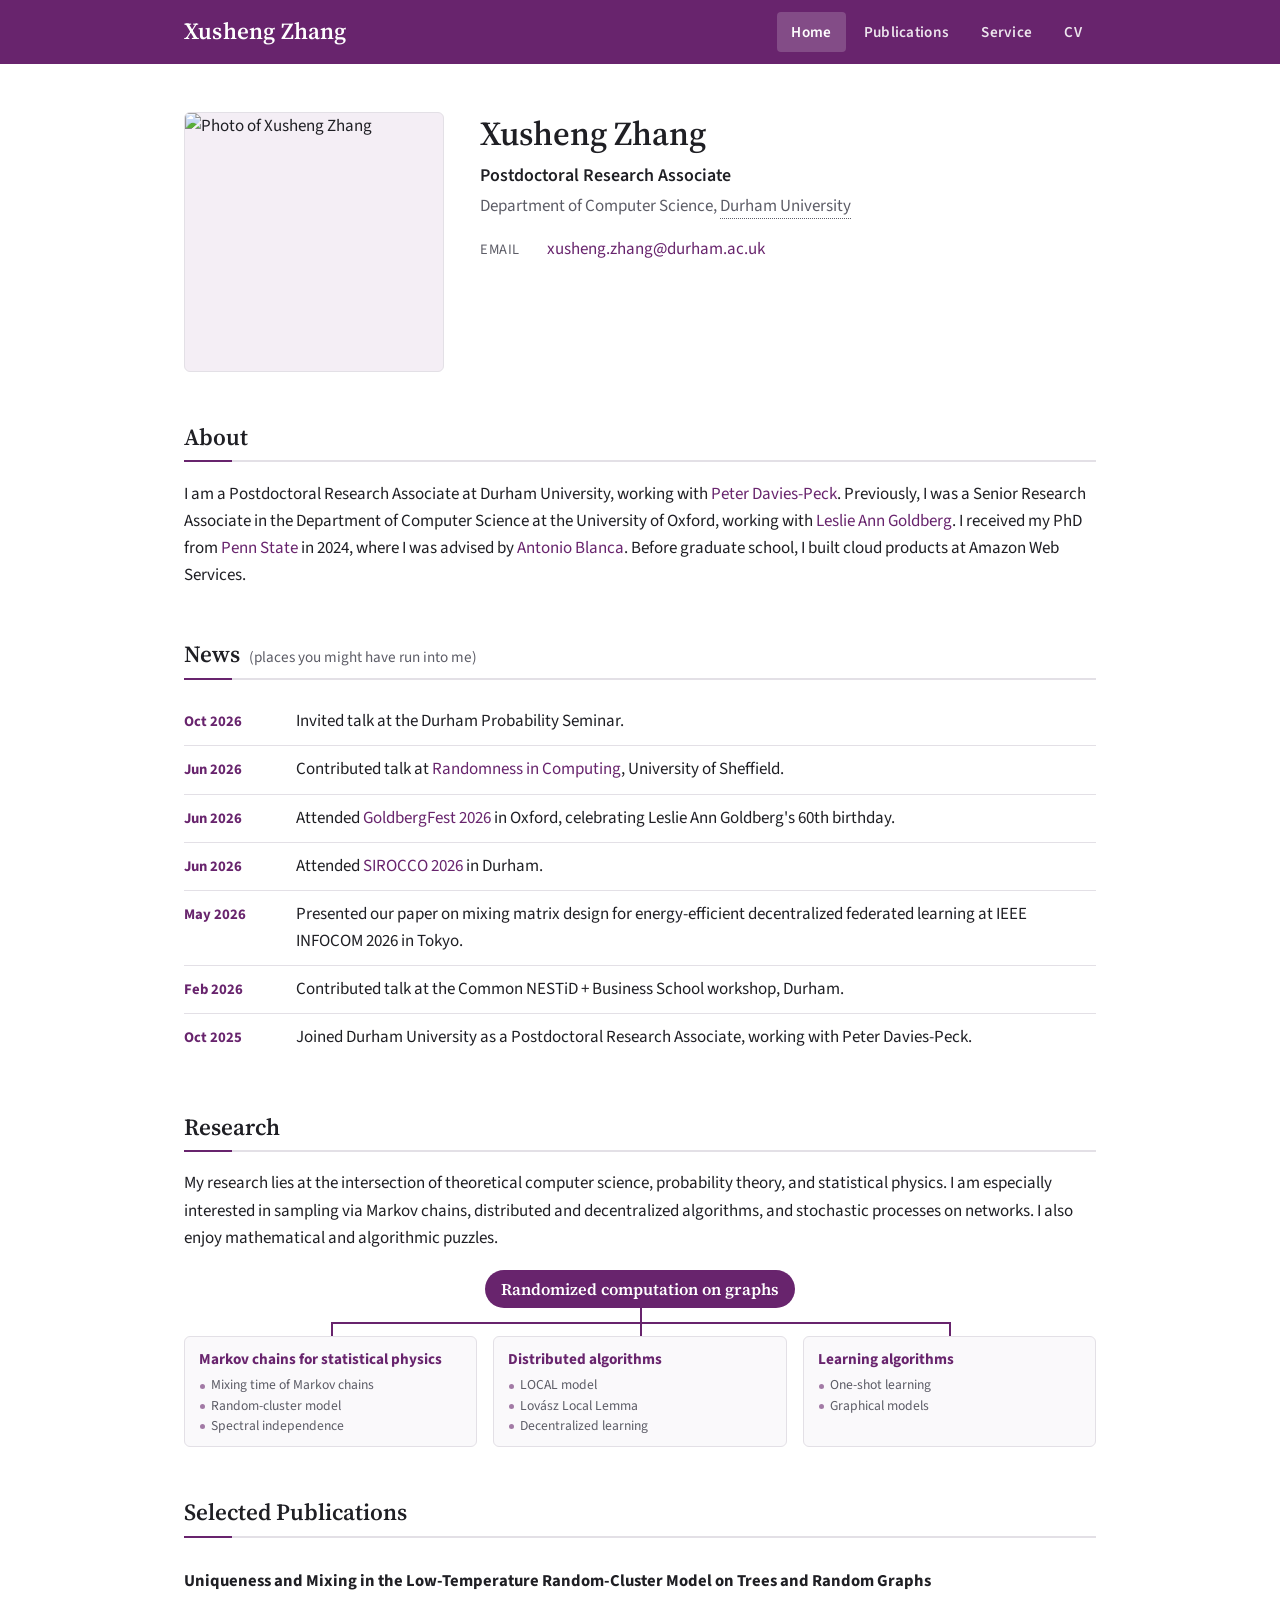
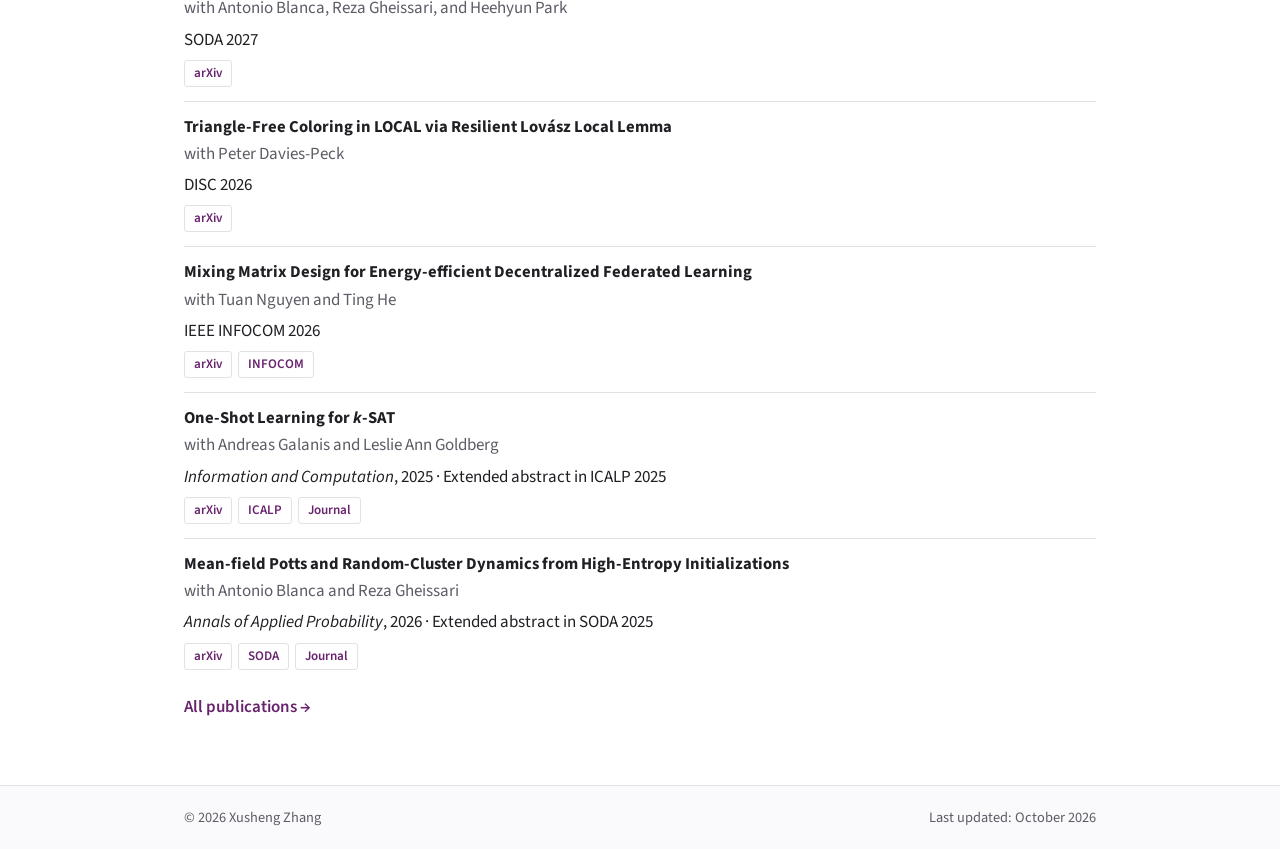
==== index.html @ 8944c676 "Add files to github" ====
<!doctype html>
<html lang="en">
<head>
  <meta charset="utf-8">
  <meta name="viewport" content="width=device-width, initial-scale=1">
  <title>Xusheng Zhang</title>
  <meta name="description" content="Xusheng Zhang — Postdoctoral Research Associate in theoretical computer science at Durham University.">
  <link rel="icon" href="images/favicon.svg" type="image/svg+xml">
  <link rel="preconnect" href="https://fonts.googleapis.com">
  <link rel="preconnect" href="https://fonts.gstatic.com" crossorigin>
  <link href="https://fonts.googleapis.com/css2?family=Source+Sans+3:wght@400;600;700&family=Source+Serif+4:opsz,wght@8..60,400;8..60,600&display=swap" rel="stylesheet">
  <link rel="stylesheet" href="style.css">
</head>
<body>
<a class="skip-link" href="#main">Skip to main content</a>

<header class="site-header">
  <div class="wrap">
    <a class="site-title" href="index.html">Xusheng Zhang</a>
    <nav class="site-nav" aria-label="Main">
      <ul>
        <li><a href="index.html" aria-current="page">Home</a></li>
        <li><a href="publications.html">Publications</a></li>
        <li><a href="service.html">Service</a></li>
        <li><a href="cv.html">CV</a></li>
      </ul>
    </nav>
  </div>
</header>

<main id="main">
  <div class="wrap">

    <!-- ===================== Profile ===================== -->
    <section class="profile">
      <!-- Put your photo at images/profile.jpg (square, ~520×520px). The placeholder shows until then. -->
      <img class="profile-photo" src="images/profile.jpg" alt="Photo of Xusheng Zhang"
           onerror="this.onerror=null;this.src='images/profile-placeholder.svg';">
      <div>
        <h1>Xusheng Zhang</h1>
        <p class="role">Postdoctoral Research Associate</p>
        <p class="affil">Department of Computer Science, <a href="https://www.durham.ac.uk/">Durham University</a></p>

        <ul class="contact">
          <!-- Email is obfuscated: the full address never appears in the HTML.
               A small script assembles it in the browser; without JavaScript
               visitors see the "[at]/[dot]" form. -->
          <li><span class="label">Email</span>
            <span class="email" data-u="gnahz.gnehsux" data-d="ku.ca.mahrud">xusheng.zhang [at] durham [dot] ac [dot] uk</span>
          </li>
        </ul>
      </div>
    </section>

    <!-- ===================== Bio ===================== -->
    <section class="bio" aria-labelledby="about">
      <h2 id="about">About</h2>
      <p>
        I am a Postdoctoral Research Associate at Durham University, working with
        <a href="https://sites.google.com/view/peterdavies">Peter Davies-Peck</a>.
        Previously, I was a Senior Research Associate in the Department of Computer Science at the
        University of Oxford, working with
        <a href="https://www.cs.ox.ac.uk/people/leslieann.goldberg/">Leslie Ann Goldberg</a>.
        I received my PhD from <a href="https://www.psu.edu/">Penn State</a> in 2024, where I was advised by
        <a href="http://www.cse.psu.edu/~azb1015/">Antonio Blanca</a>.
        Before graduate school, I built cloud products at Amazon Web Services.
      </p>
    </section>

    <!-- ===================== News =====================
         Newest first. Copy one <li> block per item; <time> can be "2026" or "Oct 2026". -->
    <section aria-labelledby="news">
      <h2 id="news">News <span class="h2-aside">(places you might have run into me)</span></h2>
      <ul class="news">
        <li>
          <time datetime="2026-10">Oct 2026</time>
          <span>Invited talk at the Durham Probability Seminar.</span>
        </li>
        <li>
          <time datetime="2026-06-30">Jun 2026</time>
          <span>Contributed talk at <a href="https://sites.google.com/view/fox-sheffield-2026">Randomness in Computing</a>, University of Sheffield.</span>
        </li>
        <li>
          <time datetime="2026-06-20">Jun 2026</time>
          <span>Attended <a href="https://www.cs.ox.ac.uk/standa.zivny/goldbergfest.html">GoldbergFest 2026</a> in Oxford, celebrating Leslie Ann Goldberg's 60th birthday.</span>
        </li>
        <li>
          <time datetime="2026-06-09">Jun 2026</time>
          <span>Attended <a href="https://sirocco2026.webspace.durham.ac.uk/">SIROCCO 2026</a> in Durham.</span>
        </li>
        <li>
          <time datetime="2026-05">May 2026</time>
          <span>Presented our paper on mixing matrix design for energy-efficient decentralized federated learning at IEEE INFOCOM 2026 in Tokyo.</span>
        </li>
        <li>
          <time datetime="2026-02">Feb 2026</time>
          <span>Contributed talk at the Common NESTiD + Business School workshop, Durham.</span>
        </li>
        <li>
          <time datetime="2025-10">Oct 2025</time>
          <span>Joined Durham University as a Postdoctoral Research Associate, working with Peter Davies-Peck.</span>
        </li>
      </ul>
    </section>

    <!-- ===================== Research =====================
         One main theme branching into three areas. Each box links to the
         Publications page filtered to that topic. -->
    <section aria-labelledby="research">
      <h2 id="research">Research</h2>
      <p class="research-intro">
        My research lies at the intersection of theoretical computer science, probability theory, and
        statistical physics. I am especially interested in sampling via Markov chains, distributed and
        decentralized algorithms, and stochastic processes on networks. I also enjoy mathematical and
        algorithmic puzzles.
      </p>
      <div class="rtree">
        <div class="rtree-root">Randomized computation on graphs</div>
        <div class="rtree-branches">
          <a class="rtree-branch" href="publications.html#markov">
            <span class="rtree-title">Markov chains for statistical physics</span>
            <ul class="rtree-sub"><li>Mixing time of Markov chains</li><li>Random-cluster model</li><li>Spectral independence</li></ul>
          </a>
          <a class="rtree-branch" href="publications.html#distributed">
            <span class="rtree-title">Distributed algorithms</span>
            <ul class="rtree-sub"><li>LOCAL model</li><li>Lov&aacute;sz Local Lemma</li><li>Decentralized learning</li></ul>
          </a>
          <a class="rtree-branch" href="publications.html#other">
            <span class="rtree-title">Learning algorithms</span>
            <ul class="rtree-sub"><li>One-shot learning</li><li>Graphical models</li></ul>
          </a>
        </div>
      </div>
    </section>

    <!-- ===================== Selected publications ===================== -->
    <section aria-labelledby="selected">
      <h2 id="selected">Selected Publications</h2>
      <ol class="pubs selected">
        <li>
          <div>
            <div class="pub-title">Uniqueness and Mixing in the Low-Temperature Random-Cluster Model on Trees and Random Graphs</div>
            <div class="pub-authors">with Antonio Blanca, Reza Gheissari, and Heehyun Park</div>
            <div class="pub-venue">SODA 2027</div>
            <div class="pub-links"><a href="https://arxiv.org/abs/2604.20693">arXiv</a></div>
          </div>
        </li>
        <li>
          <div>
            <div class="pub-title">Triangle-Free Coloring in LOCAL via Resilient Lovász Local Lemma</div>
            <div class="pub-authors">with Peter Davies-Peck</div>
            <div class="pub-venue">DISC 2026</div>
            <div class="pub-links"><a href="https://arxiv.org/abs/2608.13357">arXiv</a></div>
          </div>
        </li>
        <li>
          <div>
            <div class="pub-title">Mixing Matrix Design for Energy-efficient Decentralized Federated Learning</div>
            <div class="pub-authors">with Tuan Nguyen and Ting He</div>
            <div class="pub-venue">IEEE INFOCOM 2026</div>
            <div class="pub-links">
              <a href="https://arxiv.org/abs/2512.24069">arXiv</a>
              <a href="https://ieeexplore.ieee.org/abstract/document/11571245">INFOCOM</a>
            </div>
          </div>
        </li>
        <li>
          <div>
            <div class="pub-title">One-Shot Learning for <i>k</i>-SAT</div>
            <div class="pub-authors">with Andreas Galanis and Leslie Ann Goldberg</div>
            <div class="pub-venue">
              <em>Information and Computation</em>, 2025 &middot; Extended abstract in ICALP 2025
            </div>
            <div class="pub-links">
              <a href="https://arxiv.org/abs/2502.07135">arXiv</a>
              <a href="https://drops.dagstuhl.de/entities/document/10.4230/LIPIcs.ICALP.2025.84">ICALP</a>
              <a href="https://www.sciencedirect.com/science/article/pii/S089054012500121X">Journal</a>
            </div>
          </div>
        </li>
        <li>
          <div>
            <div class="pub-title">Mean-field Potts and Random-Cluster Dynamics from High-Entropy Initializations</div>
            <div class="pub-authors">with Antonio Blanca and Reza Gheissari</div>
            <div class="pub-venue">
              <em>Annals of Applied Probability</em>, 2026 &middot; Extended abstract in SODA 2025
            </div>
            <div class="pub-links">
              <a href="https://arxiv.org/abs/2404.13014">arXiv</a>
              <a href="https://epubs.siam.org/doi/10.1137/1.9781611978322.185">SODA</a>
              <a href="https://projecteuclid.org/journals/annals-of-applied-probability/volume-36/issue-1/Mean-field-Potts-and-random-cluster-dynamics-from-high-entropy/10.1214/25-AAP2235.short">Journal</a>
            </div>
          </div>
        </li>
      </ol>
      <p class="more"><a href="publications.html">All publications &rarr;</a></p>
    </section>


  </div>
</main>

<footer class="site-footer">
  <div class="wrap">
    <span>&copy; 2026 Xusheng Zhang</span>
    <span>Last updated: October 2026</span>
  </div>
</footer>
<script>
  // Assemble the obfuscated email address client-side.
  document.querySelectorAll('.email').forEach(function (el) {
    var rev = function (s) { return s.split('').reverse().join(''); };
    var addr = rev(el.dataset.u) + '@' + rev(el.dataset.d);
    var a = document.createElement('a');
    a.href = 'mail' + 'to:' + addr;
    a.textContent = addr;
    el.replaceChildren(a);
  });
</script>
</body>
</html>
---- style.css ----
/* ==========================================================
   Xusheng Zhang — personal academic site
   Shared stylesheet for all pages.
   Accent colour: Durham purple. Change --accent to restyle.
   ========================================================== */

:root {
  --accent: #68246d;          /* Durham purple */
  --accent-dark: #4a1a4e;
  --accent-soft: #f4eef5;
  --text: #1f1f24;
  --muted: #5c5c66;
  --line: #e3e0e6;
  --bg: #ffffff;
  --bg-alt: #faf9fb;
  --link: #68246d;
  --maxw: 960px;
  --serif: "Source Serif 4", Georgia, "Times New Roman", serif;
  --sans: "Source Sans 3", -apple-system, "Segoe UI", Helvetica, Arial, sans-serif;
}

@media (prefers-color-scheme: dark) {
  :root {
    --accent: #b77fbd;
    --accent-dark: #2b1230;
    --accent-soft: #2a2230;
    --text: #e9e7ec;
    --muted: #a8a3ae;
    --line: #34303a;
    --bg: #17151a;
    --bg-alt: #1e1b22;
    --link: #d2a6d7;
  }
}

* { box-sizing: border-box; }

html { scroll-behavior: smooth; }

body {
  margin: 0;
  font-family: var(--sans);
  font-size: 17px;
  line-height: 1.6;
  color: var(--text);
  background: var(--bg);
  -webkit-font-smoothing: antialiased;
  min-height: 100vh;
  display: flex;
  flex-direction: column;
}
body > main { flex: 1 0 auto; }

a { color: var(--link); text-decoration: none; }
a:hover { text-decoration: underline; text-underline-offset: 2px; }

.skip-link {
  position: absolute; left: -9999px; top: 0;
  background: var(--accent); color: #fff; padding: 8px 12px; z-index: 10;
}
.skip-link:focus { left: 8px; }

.wrap { max-width: var(--maxw); margin: 0 auto; padding: 0 24px; }

/* ---------- Header / navigation ---------- */
.site-header {
  background: #68246d;
  color: #fff;
}
@media (prefers-color-scheme: dark) {
  .site-header { background: #3a1840; }
}
.site-header .wrap {
  display: flex; align-items: center; justify-content: space-between;
  gap: 16px; flex-wrap: wrap;
  min-height: 64px;
}
.site-title {
  font-family: var(--serif);
  font-size: 1.45rem; font-weight: 600; letter-spacing: .2px;
  color: #fff;
}
.site-title:hover { text-decoration: none; opacity: .9; }

.site-nav ul {
  list-style: none; margin: 0; padding: 0;
  display: flex; flex-wrap: wrap; gap: 4px;
}
.site-nav a {
  display: block; padding: 8px 14px; border-radius: 4px;
  color: #fff; font-weight: 600; font-size: .95rem; letter-spacing: .3px;
  opacity: .88;
}
.site-nav a:hover { background: rgba(255,255,255,.12); text-decoration: none; opacity: 1; }
.site-nav a[aria-current="page"] {
  opacity: 1; background: rgba(255,255,255,.18);
}

/* ---------- Page body ---------- */
main { padding: 48px 0 64px; }

h1, h2, h3 { font-family: var(--serif); font-weight: 600; line-height: 1.25; }
h1 { font-size: 2.1rem; margin: 0 0 .25em; }
h2 {
  font-size: 1.45rem; margin: 2.2em 0 .8em;
  padding-bottom: .35em; border-bottom: 2px solid var(--line);
  position: relative;
}
h2::after {
  content: ""; position: absolute; left: 0; bottom: -2px;
  width: 48px; height: 2px; background: var(--accent);
}
h3 { font-size: 1.12rem; margin: 1.6em 0 .5em; }
.h2-aside { font-family: var(--sans); font-size: .95rem; font-weight: 400; color: var(--muted); margin-left: 4px; }

.page-intro { color: var(--muted); margin-top: 0; }

/* ---------- Profile block (home page) ---------- */
.profile {
  display: grid;
  grid-template-columns: 260px 1fr;
  gap: 36px;
  align-items: start;
}
.profile-photo {
  width: 260px; height: 260px; object-fit: cover;
  border-radius: 6px; background: var(--accent-soft);
  border: 1px solid var(--line);
  display: block;
}
.profile .role { font-size: 1.12rem; margin: 0; font-weight: 600; }
.profile .affil { margin: 2px 0 0; color: var(--muted); }
.profile .affil a { color: var(--muted); border-bottom: 1px dotted currentColor; }
.profile .affil a:hover { text-decoration: none; color: var(--link); }

.contact { margin: 16px 0 0; padding: 0; list-style: none; }
.contact li { margin: 2px 0; }
.contact .label {
  display: inline-block; min-width: 64px;
  color: var(--muted); font-size: .9rem; text-transform: uppercase; letter-spacing: .6px;
}

.profile-links {
  display: flex; flex-wrap: wrap; gap: 8px; margin: 18px 0 0; padding: 0; list-style: none;
}
.profile-links a {
  display: inline-block; padding: 5px 12px;
  border: 1px solid var(--accent); border-radius: 999px;
  font-size: .9rem; font-weight: 600;
}
.profile-links a:hover { background: var(--accent); color: #fff; text-decoration: none; }

.bio p { margin: 0 0 1em; }

.interests {
  display: flex; flex-wrap: wrap; gap: 8px; list-style: none; padding: 0; margin: 0;
}
.interests li {
  background: var(--accent-soft); color: var(--text);
  padding: 4px 12px; border-radius: 4px; font-size: .95rem;
}

/* ---------- Research tree (home page) ---------- */
.research-intro { margin: 0 0 18px; }
.rtree { --tree: var(--accent); --gap: 14px; }
.rtree-root {
  position: relative; width: fit-content; max-width: 100%; margin: 0 auto;
  padding: 6px 16px; border-radius: 999px;
  background: var(--accent); color: var(--bg);
  font-family: var(--serif); font-weight: 600; font-size: 1.02rem; text-align: center;
}
.rtree-root::after {
  content: ""; position: absolute; left: 50%; bottom: calc(-1 * var(--gap)); height: var(--gap);
  border-left: 2px solid var(--tree);
}
.rtree-branches {
  position: relative;
  display: grid; grid-template-columns: repeat(3, minmax(0, 1fr)); gap: 16px;
  margin-top: calc(2 * var(--gap));
}
.rtree-branches::before {
  content: ""; position: absolute; top: calc(-1 * var(--gap)); left: calc((100% - 32px) / 6); right: calc((100% - 32px) / 6);
  border-top: 2px solid var(--tree);
}
.rtree-branch {
  position: relative; display: block;
  border: 1px solid var(--line); border-radius: 6px;
  padding: 10px 14px; background: var(--bg-alt); color: var(--text);
}
.rtree-branch:hover { border-color: var(--accent); text-decoration: none; }
.rtree-branch:focus-visible { outline: 2px solid var(--accent); outline-offset: 2px; }
.rtree-branch::before {
  content: ""; position: absolute; left: 50%; top: calc(-1 * var(--gap) - 1px); height: var(--gap);
  border-left: 2px solid var(--tree);
}
.rtree-title { display: block; font-weight: 700; font-size: .95rem; color: var(--link); }
.rtree-sub { list-style: none; margin: 4px 0 0; padding: 0; font-size: .85rem; line-height: 1.5; color: var(--muted); }
.rtree-sub li { position: relative; padding-left: 12px; }
.rtree-sub li::before { content: ""; position: absolute; left: 1px; top: .62em; width: 5px; height: 5px; border-radius: 50%; background: var(--accent); opacity: .6; }

/* ---------- News ---------- */
.news { list-style: none; padding: 0; margin: 0; }
.news li {
  display: grid; grid-template-columns: 96px 1fr; gap: 16px;
  padding: 10px 0; border-bottom: 1px solid var(--line);
}
.news li:last-child { border-bottom: 0; }
.news time {
  font-variant-numeric: tabular-nums;
  color: var(--accent); font-weight: 700; font-size: .92rem; padding-top: 2px;
}
details.older { margin-top: 10px; }
details.older summary {
  cursor: pointer; color: var(--link); font-weight: 600; padding: 6px 0;
}

/* ---------- Publications ---------- */
.pub-meta { color: var(--muted); }
.pub-jump { display: flex; gap: 14px; flex-wrap: wrap; margin: 6px 0 0; font-weight: 600; }

ol.pubs { list-style: none; padding: 0; margin: 0; counter-reset: none; }
ol.pubs > li {
  display: grid; grid-template-columns: 44px 1fr; gap: 12px;
  padding: 16px 0; border-bottom: 1px solid var(--line);
}
ol.pubs > li:last-child { border-bottom: 0; }
.pub-num {
  font-family: var(--serif); color: var(--muted); font-size: 1.05rem; text-align: right;
  padding-top: 1px;
}
.pub-title { font-weight: 700; font-size: 1.04rem; line-height: 1.4; }
.pub-authors { color: var(--muted); margin-top: 2px; }
.pub-venue { margin-top: 4px; }
.pub-venue em { font-style: italic; }
.pub-venue .line { display: block; }
.pub-tag {
  display: inline-block; font-size: .78rem; font-weight: 700; letter-spacing: .4px;
  padding: 1px 7px; border-radius: 3px; margin-right: 6px; vertical-align: 1px;
  background: var(--accent-soft); color: var(--accent);
}
.pub-links { margin-top: 6px; display: flex; flex-wrap: wrap; gap: 6px; }
.pub-links a {
  font-size: .82rem; font-weight: 600; padding: 2px 9px;
  border: 1px solid var(--line); border-radius: 3px; color: var(--link);
}
.pub-links a:hover { border-color: var(--accent); text-decoration: none; background: var(--accent-soft); }

.note { color: var(--muted); font-size: .92rem; }

/* Publication topic filter */
.pub-filter { display: flex; flex-wrap: wrap; gap: 8px; margin: 0 0 12px; }
.pub-filter button {
  font: inherit; font-size: .92rem; font-weight: 600; cursor: pointer;
  padding: 6px 14px; border-radius: 999px;
  border: 1px solid var(--accent); background: transparent; color: var(--link);
}
.pub-filter button:hover { background: var(--accent-soft); }
.pub-filter button[aria-pressed="true"] { background: var(--accent); border-color: var(--accent); color: var(--bg); }
.pub-filter button:focus-visible { outline: 2px solid var(--accent); outline-offset: 2px; }
.pub-filter .count { font-weight: 400; opacity: .8; margin-left: 2px; }
ol.pubs > li[hidden] { display: none; }

/* Selected publications on the home page: no numbers */
ol.pubs.selected > li { grid-template-columns: 1fr; padding: 14px 0; }
.more { margin: 10px 0 0; font-weight: 600; }

/* ---------- Service ---------- */
.svc-grid {
  display: grid; grid-template-columns: 1fr 1fr; gap: 24px;
}
.card {
  border: 1px solid var(--line); border-radius: 6px; padding: 18px 22px;
  background: var(--bg-alt);
}
.card h3 { margin-top: 0; }
.card ul { margin: 0; padding-left: 1.1em; }
.card li { margin: 4px 0; }
.card .years { color: var(--muted); }

/* ---------- CV ---------- */
.btn {
  display: inline-block; background: var(--accent); color: #fff;
  padding: 10px 20px; border-radius: 4px; font-weight: 700;
}
.btn:hover { background: var(--accent-dark); text-decoration: none; }
@media (prefers-color-scheme: dark) { .btn { color: #17151a; } .btn:hover { color: #fff; } }

.timeline { list-style: none; padding: 0; margin: 0; }
.timeline li {
  display: grid; grid-template-columns: 150px 1fr; gap: 16px;
  padding: 10px 0; border-bottom: 1px solid var(--line);
}
.timeline li:last-child { border-bottom: 0; }
.timeline .when { color: var(--muted); font-variant-numeric: tabular-nums; }
.timeline .what strong { display: block; }

/* ---------- Placeholder highlighting (remove .todo class once filled) ---------- */
.todo {
  background: repeating-linear-gradient(135deg, #fff7d6, #fff7d6 8px, #fff3c2 8px, #fff3c2 16px);
  color: #6b5200; border-radius: 3px; padding: 0 4px;
}
@media (prefers-color-scheme: dark) {
  .todo { background: #3a3218; color: #f0d98a; }
}

/* ---------- Footer ---------- */
.site-footer {
  border-top: 1px solid var(--line); background: var(--bg-alt);
  color: var(--muted); font-size: .9rem;
}
.site-footer .wrap {
  display: flex; justify-content: space-between; flex-wrap: wrap; gap: 8px;
  padding-top: 20px; padding-bottom: 20px;
}

/* ---------- Small screens ---------- */
@media (max-width: 720px) {
  body { font-size: 16px; }
  .wrap { padding: 0 16px; }
  .site-header .wrap { padding-top: 10px; padding-bottom: 10px; }
  .site-nav a { padding: 6px 10px; }
  main { padding: 32px 0 48px; }
  .profile { grid-template-columns: 1fr; gap: 20px; }
  .profile-photo { width: 200px; height: 200px; }
  h1 { font-size: 1.75rem; }
  .svc-grid { grid-template-columns: 1fr; }
  .news li { grid-template-columns: 1fr; gap: 0; }
  .timeline li { grid-template-columns: 1fr; gap: 0; }
  ol.pubs > li { grid-template-columns: 32px 1fr; gap: 8px; }
  /* research tree becomes a vertical outline */
  .rtree-root { margin: 0; }
  .rtree-root::after { left: 22px; }
  .rtree-branches { grid-template-columns: 1fr; gap: 10px; margin-top: var(--gap); margin-left: 23px; padding-left: 16px; border-left: 2px solid var(--tree); }
  .rtree-branches::before { display: none; }
  .rtree-branch::before { left: -17px; top: 18px; height: 0; width: 16px; border-left: 0; border-top: 2px solid var(--tree); }
  .rtree-branch:last-child::after { content: ""; position: absolute; left: -21px; top: 20px; bottom: -2px; width: 6px; background: var(--bg); }
}
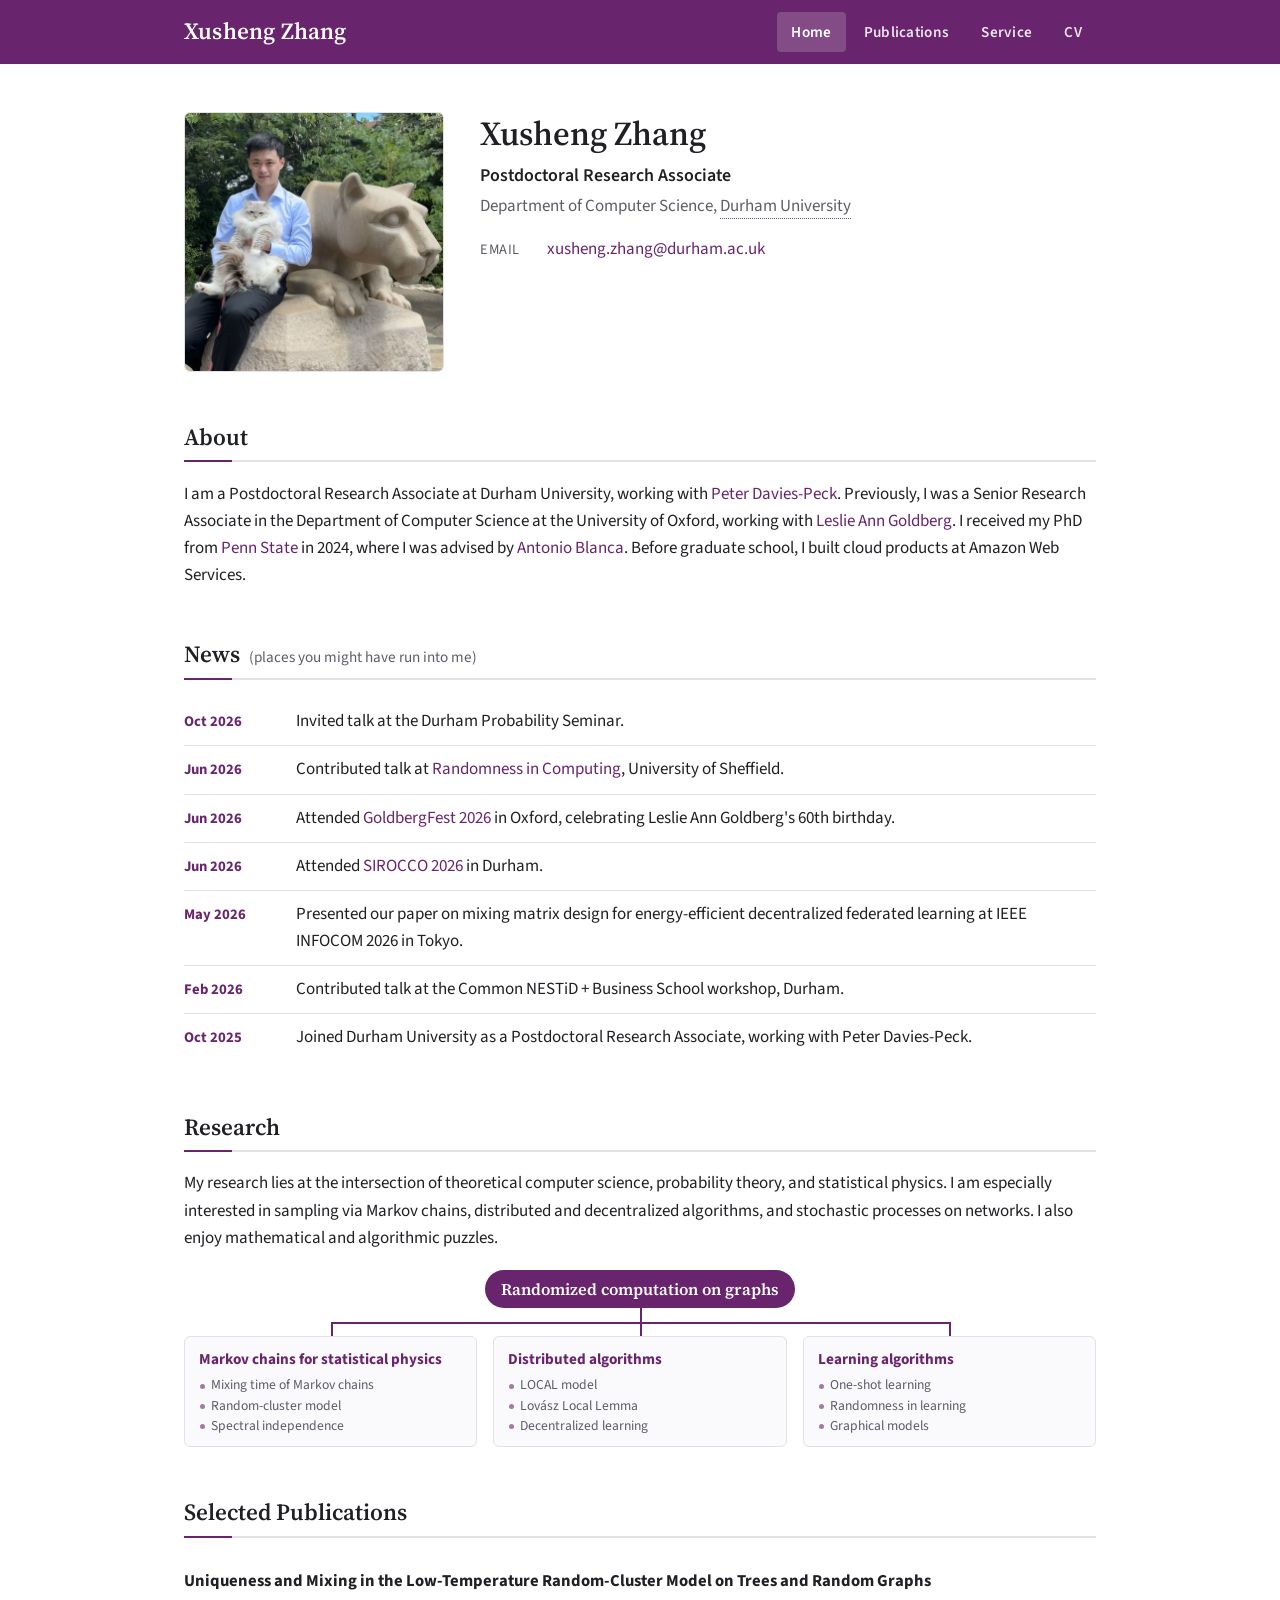
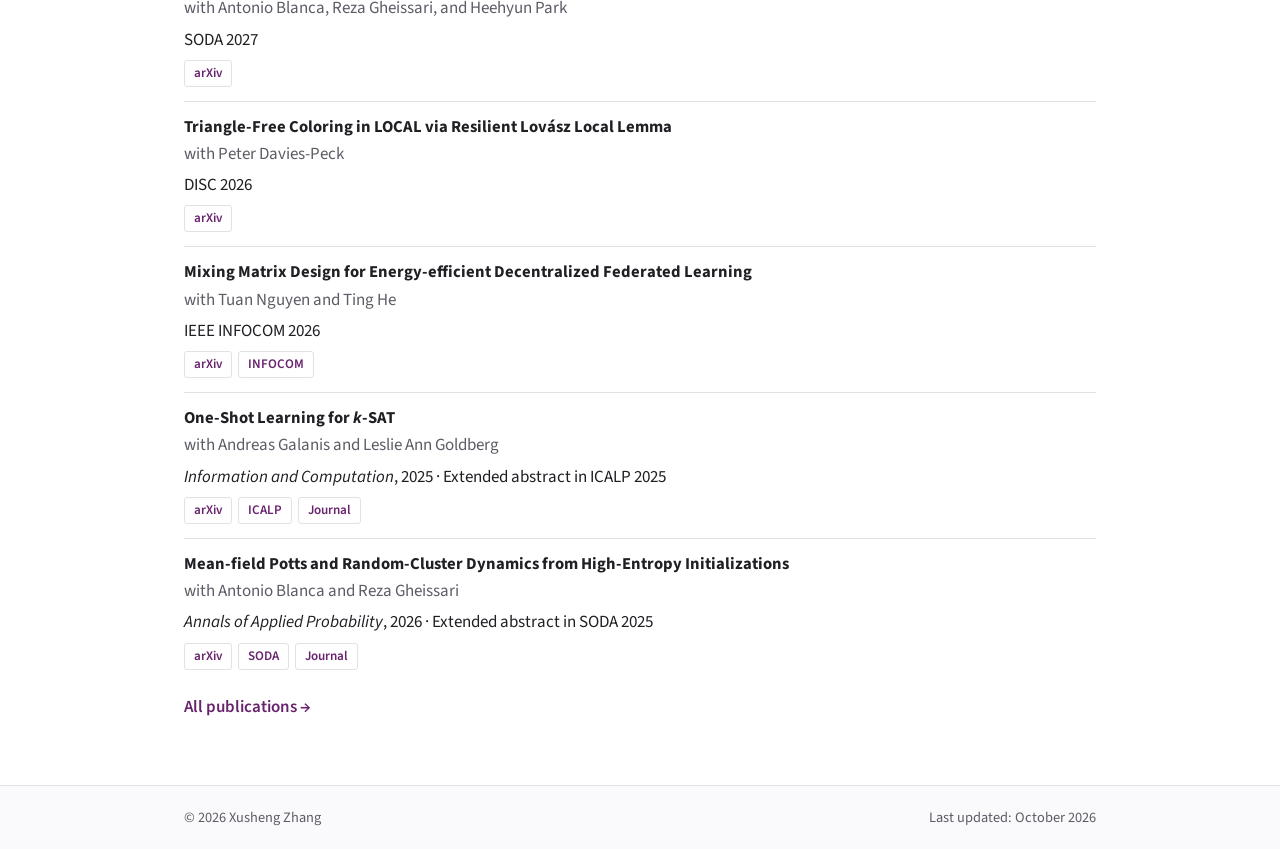
==== commit 9e0cd343: "Fix picture position" ====
--- a/index.html
+++ b/index.html
@@ -5,7 +5,7 @@
   <meta name="viewport" content="width=device-width, initial-scale=1">
   <title>Xusheng Zhang</title>
   <meta name="description" content="Xusheng Zhang — Postdoctoral Research Associate in theoretical computer science at Durham University.">
-  <link rel="icon" href="images/favicon.svg" type="image/svg+xml">
+  <link rel="icon" href="favicon.svg" type="image/svg+xml">
   <link rel="preconnect" href="https://fonts.googleapis.com">
   <link rel="preconnect" href="https://fonts.gstatic.com" crossorigin>
   <link href="https://fonts.googleapis.com/css2?family=Source+Sans+3:wght@400;600;700&family=Source+Serif+4:opsz,wght@8..60,400;8..60,600&display=swap" rel="stylesheet">
@@ -33,9 +33,9 @@
 
     <!-- ===================== Profile ===================== -->
     <section class="profile">
-      <!-- Put your photo at images/profile.jpg (square, ~520×520px). The placeholder shows until then. -->
-      <img class="profile-photo" src="images/profile.jpg" alt="Photo of Xusheng Zhang"
-           onerror="this.onerror=null;this.src='images/profile-placeholder.svg';">
+      <!-- Put your photo at profile.jpg (square, ~520×520px). The placeholder shows until then. -->
+      <img class="profile-photo" src="profile.jpg" alt="Photo of Xusheng Zhang"
+           onerror="this.onerror=null;this.src='profile-placeholder.svg';">
       <div>
         <h1>Xusheng Zhang</h1>
         <p class="role">Postdoctoral Research Associate</p>
@@ -125,9 +125,9 @@
             <span class="rtree-title">Distributed algorithms</span>
             <ul class="rtree-sub"><li>LOCAL model</li><li>Lov&aacute;sz Local Lemma</li><li>Decentralized learning</li></ul>
           </a>
-          <a class="rtree-branch" href="publications.html#other">
+          <a class="rtree-branch" href="publications.html#learning">
             <span class="rtree-title">Learning algorithms</span>
-            <ul class="rtree-sub"><li>One-shot learning</li><li>Graphical models</li></ul>
+            <ul class="rtree-sub"><li>One-shot learning</li><li>Randomness in learning</li><li>Graphical models</li></ul>
           </a>
         </div>
       </div>
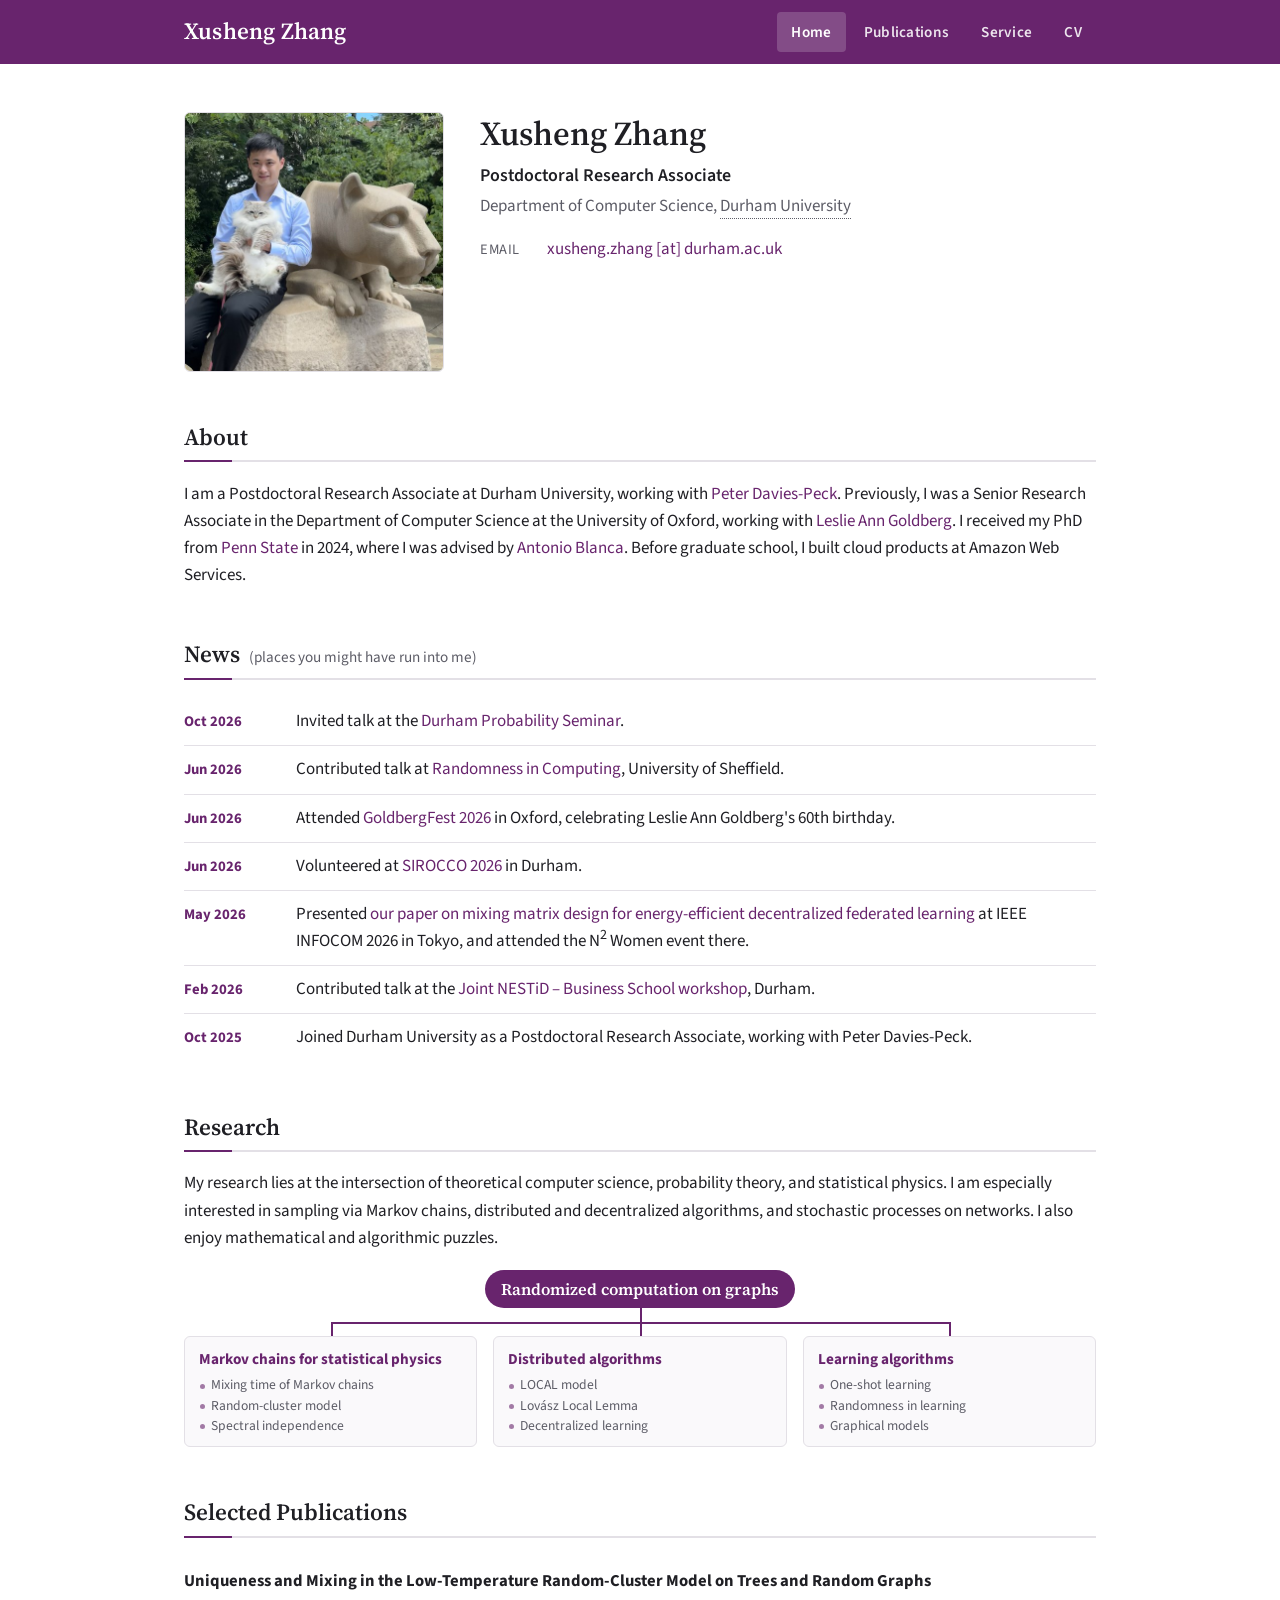
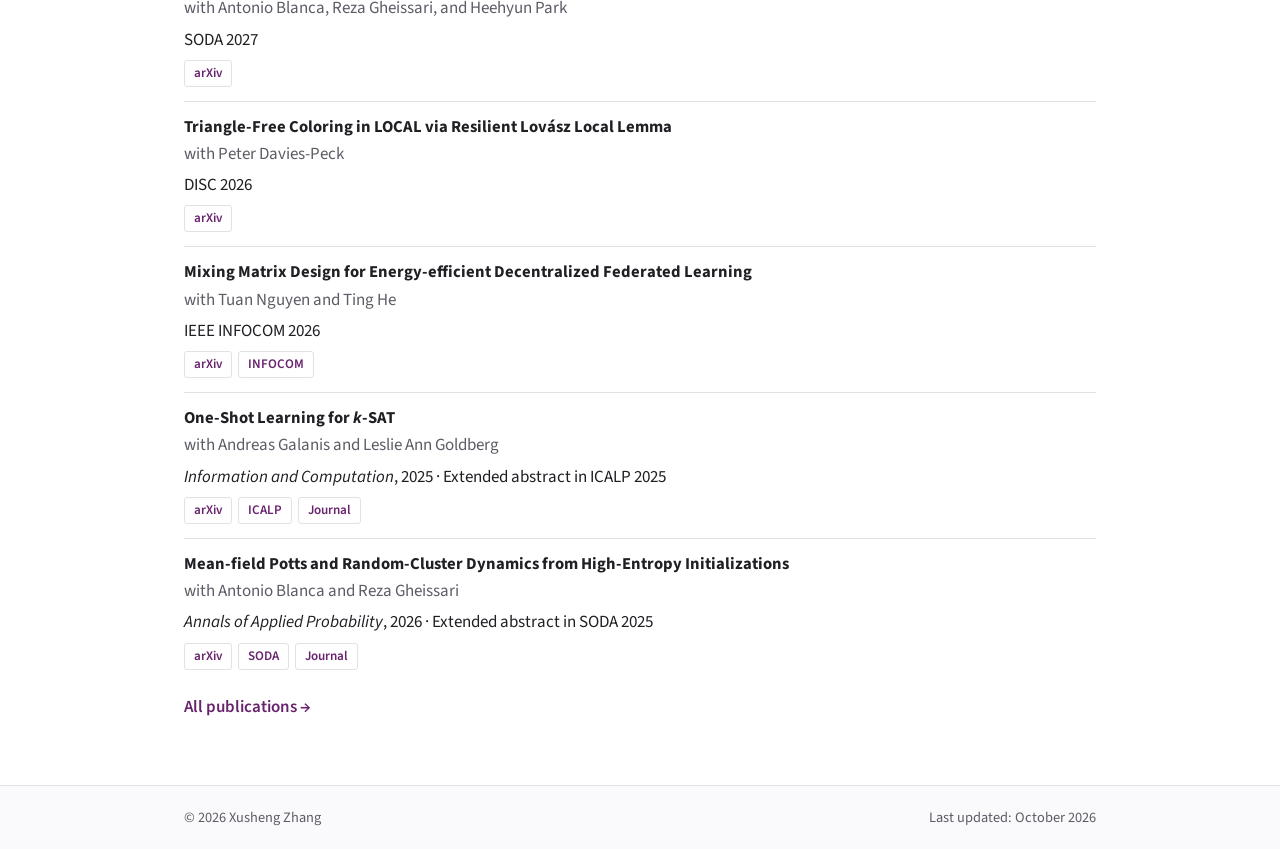
==== commit 2a530836: "Further updates" ====
--- a/index.html
+++ b/index.html
@@ -46,7 +46,7 @@
                A small script assembles it in the browser; without JavaScript
                visitors see the "[at]/[dot]" form. -->
           <li><span class="label">Email</span>
-            <span class="email" data-u="gnahz.gnehsux" data-d="ku.ca.mahrud">xusheng.zhang [at] durham [dot] ac [dot] uk</span>
+            <span class="email" data-u="gnahz.gnehsux" data-d="ku.ca.mahrud">xusheng.zhang [at] durham.ac.uk</span>
           </li>
         </ul>
       </div>
@@ -74,7 +74,7 @@
       <ul class="news">
         <li>
           <time datetime="2026-10">Oct 2026</time>
-          <span>Invited talk at the Durham Probability Seminar.</span>
+          <span>Invited talk at the <a href="https://www.maths.dur.ac.uk/seminars/pastseminars.html">Durham Probability Seminar</a>.</span>
         </li>
         <li>
           <time datetime="2026-06-30">Jun 2026</time>
@@ -86,15 +86,15 @@
         </li>
         <li>
           <time datetime="2026-06-09">Jun 2026</time>
-          <span>Attended <a href="https://sirocco2026.webspace.durham.ac.uk/">SIROCCO 2026</a> in Durham.</span>
+          <span>Volunteered at <a href="https://sirocco2026.webspace.durham.ac.uk/">SIROCCO 2026</a> in Durham.</span>
         </li>
         <li>
           <time datetime="2026-05">May 2026</time>
-          <span>Presented our paper on mixing matrix design for energy-efficient decentralized federated learning at IEEE INFOCOM 2026 in Tokyo.</span>
+          <span>Presented <a href="https://ieeexplore.ieee.org/abstract/document/11571245">our paper on mixing matrix design for energy-efficient decentralized federated learning</a> at IEEE INFOCOM 2026 in Tokyo, and attended the N<sup>2</sup> Women event there.</span>
         </li>
         <li>
           <time datetime="2026-02">Feb 2026</time>
-          <span>Contributed talk at the Common NESTiD + Business School workshop, Durham.</span>
+          <span>Contributed talk at the <a href="https://nestid.webspace.durham.ac.uk/nestid-seminar-2025-26/">Joint NESTiD &ndash; Business School workshop</a>, Durham.</span>
         </li>
         <li>
           <time datetime="2025-10">Oct 2025</time>
@@ -213,7 +213,7 @@
     var addr = rev(el.dataset.u) + '@' + rev(el.dataset.d);
     var a = document.createElement('a');
     a.href = 'mail' + 'to:' + addr;
-    a.textContent = addr;
+    a.textContent = rev(el.dataset.u) + ' [at] ' + rev(el.dataset.d);  // shown obfuscated; the link itself works
     el.replaceChildren(a);
   });
 </script>
--- a/style.css
+++ b/style.css
@@ -335,3 +335,6 @@
   .rtree-branch::before { left: -17px; top: 18px; height: 0; width: 16px; border-left: 0; border-top: 2px solid var(--tree); }
   .rtree-branch:last-child::after { content: ""; position: absolute; left: -21px; top: 20px; bottom: -2px; width: 6px; background: var(--bg); }
 }
+
+/* keep superscripts from stretching line height */
+sup { line-height: 0; }
